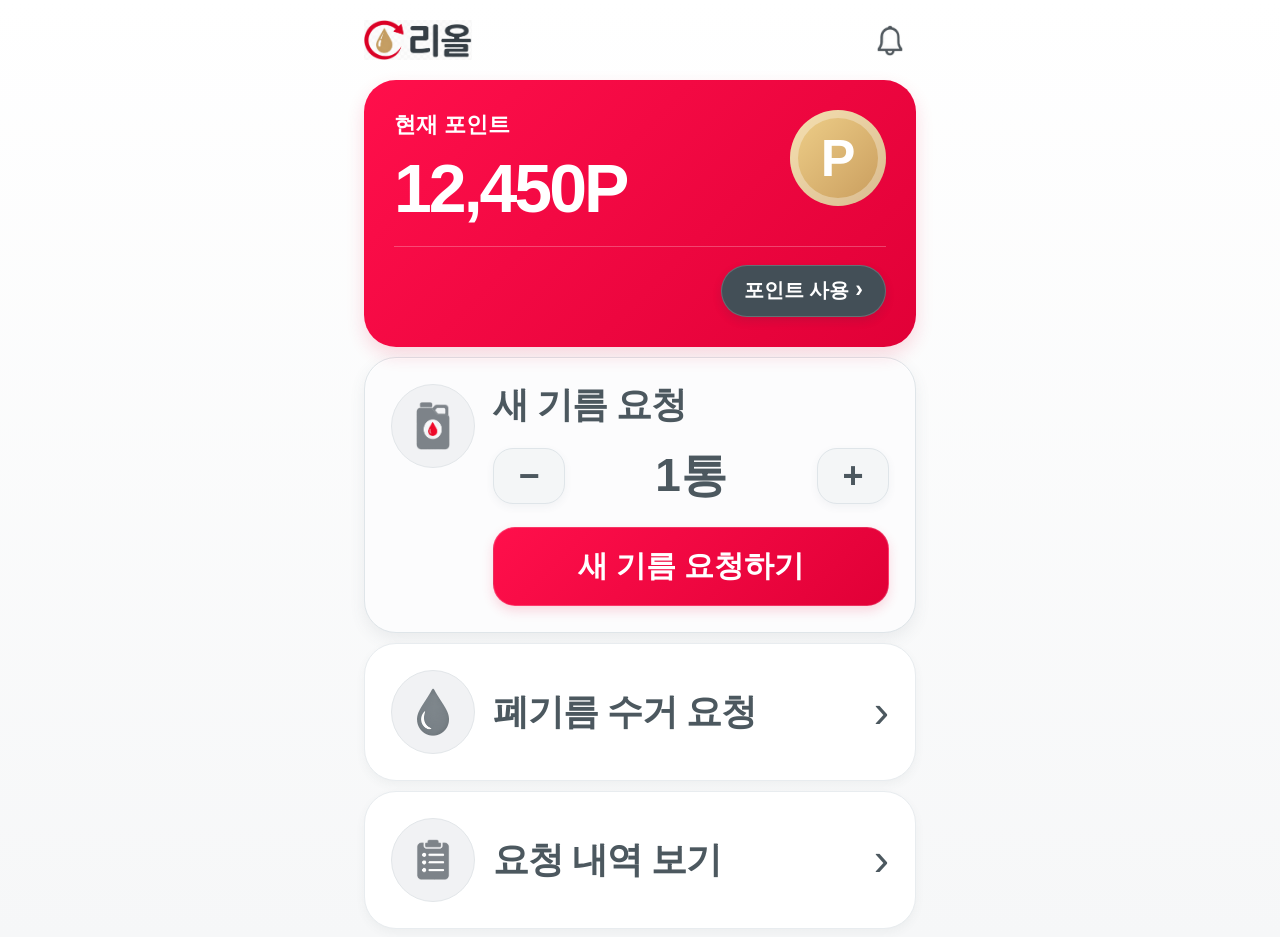
==== index.html @ 4614616f "Rename store.html to index.html" ====
<!DOCTYPE html>
<html lang="ko">
<head>
  <meta charset="UTF-8" />
  <meta name="viewport" content="width=device-width, initial-scale=1.0" />
  <title>업장 화면</title>
  <link rel="stylesheet" href="./css/store.css" />
</head>

<body>
  <main class="app">
    <header class="header">
      <div class="logo">
        <img src="./icons/logo.png" alt="리올 로고" class="logo-img" />
      </div>

      <button class="bell-btn" aria-label="알림">
        <img src="./icons/bell.png" alt="알림" />
      </button>
    </header>

    <section class="point-card">
      <p>현재 포인트</p>

      <h1>
        <span id="point">12,450</span>P
      </h1>

      <div class="benefit-box">
        <button id="benefitBtn" class="dark-btn">
          포인트 사용 <span>›</span>
        </button>
      </div>
    </section>

    <section class="card oil-card">
      <div class="icon-circle oil-icon"></div>

      <div class="card-content">
        <h2>새 기름 요청</h2>

        <div class="counter">
          <button id="minusBtn">−</button>

          <strong>
            <span id="oilCount">1</span>통
          </strong>

          <button id="plusBtn">+</button>
        </div>

        <button id="newOilBtn" class="main-btn">
          새 기름 요청하기
        </button>
      </div>
    </section>

    <button id="wasteOilBtn" class="list-card">
      <div class="icon-circle used-oil-icon"></div>

      <div>
        <h2>폐기름 수거 요청</h2>
      </div>

      <span>›</span>
    </button>

    <button id="historyBtn" class="list-card">
      <div class="icon-circle request-list-icon"></div>

      <div>
        <h2>요청 내역 보기</h2>
      </div>

      <span>›</span>
    </button>
  </main>

  <div id="toast" class="toast">
    ✅ 요청이 접수되었습니다
  </div>

  <script>
    let oilCount = 1;

    const oilCountEl = document.getElementById("oilCount");

    document.getElementById("plusBtn").addEventListener("click", () => {
      oilCount++;
      oilCountEl.textContent = oilCount;
    });

    document.getElementById("minusBtn").addEventListener("click", () => {
      if (oilCount > 1) {
        oilCount--;
        oilCountEl.textContent = oilCount;
      }
    });

    function showToast(message) {
      const toast = document.getElementById("toast");

      toast.textContent = message;
      toast.classList.add("show");

      setTimeout(() => {
        toast.classList.remove("show");
      }, 2200);
    }

    document.getElementById("newOilBtn").addEventListener("click", () => {
      showToast(`새 기름 ${oilCount}통 요청 완료`);
    });

    document.getElementById("wasteOilBtn").addEventListener("click", () => {
      showToast("폐기름 수거 요청 완료");
    });

    document.getElementById("historyBtn").addEventListener("click", () => {
      showToast("요청 내역 화면으로 이동");
    });

    document.getElementById("benefitBtn").addEventListener("click", () => {
      showToast("포인트 사용 화면으로 이동");
    });
  </script>
</body>
</html>
---- css/store.css ----
:root {
  --ds-red: #ec1846;
  --ds-gray: #4c585f;
  --bg: #f6f7f8;
  --white: #ffffff;
  --text: #263238;
  --border: #e8ecef;
}

* {
  box-sizing: border-box;
  -webkit-tap-highlight-color: transparent;
}

html,
body {
  margin: 0;
  width: 100%;
  min-height: 100%;
}

body {
  background: linear-gradient(180deg, #ffffff 0%, var(--bg) 100%);
  font-family: -apple-system, BlinkMacSystemFont, "Segoe UI", sans-serif;
  color: var(--text);
  display: flex;
  justify-content: center;
  overflow-x: hidden;
}

button {
  font-family: inherit;
  cursor: pointer;
}

.app {
  width: 100%;
  max-width: 520px;
  min-height: 100dvh;
  margin: 0 auto;

  padding-top: max(12px, env(safe-area-inset-top));
  padding-right: clamp(14px, 4vw, 24px);
  padding-left: clamp(14px, 4vw, 24px);
  padding-bottom: max(8px, env(safe-area-inset-bottom));

  overflow-x: hidden;
}

.header {
  display: flex;
  justify-content: space-between;
  align-items: center;
  margin-bottom: clamp(8px, 1.6vh, 16px);
}

.logo {
  display: flex;
  align-items: center;
  width: clamp(112px, 30vw, 160px);
  height: clamp(28px, 7vw, 40px);
  overflow: hidden;
}

.logo-img {
  width: 100%;
  height: 100%;
  object-fit: contain;
  object-position: left center;
  display: block;
}

.bell-btn {
  border: none;
  background: transparent;
  width: clamp(38px, 10vw, 52px);
  height: clamp(38px, 10vw, 52px);
  padding: 0;

  display: flex;
  align-items: center;
  justify-content: center;
}

.bell-btn img {
  width: clamp(22px, 5.8vw, 31px);
  height: clamp(22px, 5.8vw, 31px);
  object-fit: contain;
  display: block;
}

.point-card {
  position: relative;
  overflow: hidden;

  background: linear-gradient(135deg, #ff0f4b 0%, #e10037 100%);
  color: white;

  border-radius: clamp(22px, 6vw, 32px);
  padding: clamp(16px, 4.6vw, 28px);
  margin-bottom: 8px;

  box-shadow: 0 8px 18px rgba(236, 24, 70, 0.16);
}

.point-card::after {
  content: "P";
  position: absolute;
  right: clamp(18px, 5vw, 30px);
  top: clamp(18px, 5vw, 30px);

  width: clamp(60px, 17vw, 96px);
  height: clamp(60px, 17vw, 96px);

  border-radius: 50%;
  background: linear-gradient(135deg, #f0d18b, #c79a5b);
  color: white;

  display: grid;
  place-items: center;

  font-size: clamp(30px, 8vw, 52px);
  font-weight: 900;

  box-shadow: inset 0 0 0 8px rgba(255, 255, 255, 0.32);
}

.point-card p {
  margin: 0;
  font-size: clamp(15px, 4vw, 22px);
  font-weight: 800;
}

.point-card h1 {
  margin: clamp(8px, 1.6vh, 14px) 0 clamp(14px, 2.6vh, 24px);
  font-size: clamp(40px, 11vw, 68px);
  line-height: 1;
  letter-spacing: -3px;
}

.benefit-box {
  border-top: 1px solid rgba(255, 255, 255, 0.25);
  padding-top: clamp(10px, 2vh, 18px);

  display: flex;
  justify-content: flex-end;
}

.dark-btn {
  flex-shrink: 0;

  border: 1px solid rgba(255, 255, 255, 0.18);
  border-radius: 999px;

  background: #434f57;
  color: white;

  min-width: clamp(104px, 27vw, 145px);
  height: clamp(36px, 8.8vw, 52px);

  padding: 0 clamp(12px, 3.4vw, 22px);

  font-size: clamp(14px, 3.6vw, 20px);
  font-weight: 900;

  display: flex;
  align-items: center;
  justify-content: center;
  gap: 6px;

  white-space: nowrap;

  box-shadow: 0 4px 10px rgba(38, 50, 56, 0.14);
}

.dark-btn span {
  font-size: 1.15em;
  line-height: 1;
  transform: translateY(-1px);
}

.card,
.list-card {
  background: #ffffff;

  border: 1px solid var(--border);
  border-radius: clamp(22px, 6vw, 32px);

  padding: clamp(14px, 4vw, 24px);
  margin-bottom: 8px;

  box-shadow:
    0 4px 10px rgba(76, 88, 95, 0.055),
    0 1px 0 rgba(255, 255, 255, 0.9) inset;
}

.oil-card {
  display: flex;
  align-items: flex-start;
  gap: clamp(10px, 3.2vw, 18px);

  background: #fcfcfd;
  border: 1.5px solid #dfe5e9;

  box-shadow:
    0 6px 16px rgba(76, 88, 95, 0.09),
    0 1px 0 rgba(255, 255, 255, 1) inset;
}

.card-content {
  flex: 1;
  min-width: 0;
}

.icon-circle {
  flex: 0 0 clamp(50px, 14vw, 84px);
  width: clamp(50px, 14vw, 84px);
  height: clamp(50px, 14vw, 84px);

  border-radius: 50%;
  background-color: #f1f2f4;
  border: 1px solid #e2e6e9;
}

.oil-icon {
  background: url("../icons/new-oil-can1.png") center / 42% no-repeat, #f1f2f4;
}

.used-oil-icon {
  background: url("../icons/oil.png") center / 42% no-repeat, #f1f2f4;
}

.request-list-icon {
  background: url("../icons/list.png") center / 42% no-repeat, #f1f2f4;
}

h2 {
  margin: 0;

  font-size: clamp(21px, 5.3vw, 34px);
  line-height: 1.15;
  letter-spacing: -1px;

  color: var(--ds-gray);

  white-space: normal;
  word-break: keep-all;
}

.counter {
  display: flex;
  align-items: center;
  justify-content: space-between;
  gap: clamp(8px, 2.2vw, 14px);

  margin: clamp(10px, 2.2vh, 20px) 0;
}

.counter button {
  flex: 0 1 clamp(48px, 12.5vw, 72px);
  height: clamp(36px, 9vw, 56px);

  border: 1px solid #dfe5e9;
  border-radius: clamp(12px, 3.6vw, 20px);

  background: #f4f6f7;
  color: var(--ds-gray);

  font-size: clamp(22px, 6vw, 36px);
  font-weight: 700;

  box-shadow: 0 3px 8px rgba(76, 88, 95, 0.06);
}

.counter strong {
  flex: 0 0 auto;

  font-size: clamp(26px, 7vw, 46px);
  color: var(--ds-gray);

  white-space: nowrap;
}

.main-btn {
  width: 100%;

  border: 1px solid rgba(255, 255, 255, 0.18);
  border-radius: clamp(15px, 4vw, 22px);

  background: linear-gradient(135deg, #ff0f4b 0%, #e10037 100%);
  color: white;

  padding: clamp(10px, 2.4vh, 18px) 8px;

  font-size: clamp(17px, 4.3vw, 28px);
  font-weight: 900;

  white-space: nowrap;

  box-shadow: 0 5px 12px rgba(236, 24, 70, 0.16);
}

.list-card {
  width: 100%;

  display: flex;
  align-items: center;
  gap: clamp(10px, 3.2vw, 18px);

  text-align: left;
}

.list-card div:nth-child(2) {
  flex: 1;
  min-width: 0;
}

.list-card span {
  font-size: clamp(30px, 7vw, 46px);
  color: var(--ds-gray);
  line-height: 1;
  transform: translateY(-1px);
}

.list-card:last-of-type {
  margin-bottom: 0;
}

.toast {
  position: fixed;
  left: 50%;
  bottom: max(24px, env(safe-area-inset-bottom));

  transform: translateX(-50%) translateY(120px);

  width: calc(100% - 40px);
  max-width: 390px;

  background: var(--ds-gray);
  color: white;

  padding: 18px;
  border-radius: 22px;

  font-size: 19px;
  font-weight: 900;
  text-align: center;

  opacity: 0;
  transition: 0.35s;

  box-shadow: 0 12px 26px rgba(0, 0, 0, 0.18);
}

.toast.show {
  opacity: 1;
  transform: translateX(-50%) translateY(0);
}

/* 일반 아이폰 / 갤럭시 */
@media (max-width: 430px) and (min-height: 800px) {
  .app {
    padding-top: max(12px, env(safe-area-inset-top));
    padding-bottom: max(8px, env(safe-area-inset-bottom));
  }

  .point-card {
    padding: 20px 22px;
  }

  .card,
  .list-card {
    padding: 16px 18px;
  }

  .counter {
    margin: 12px 0;
  }
}

/* 큰 아이폰 / 큰 갤럭시 */
@media (min-width: 390px) and (min-height: 840px) {
  .app {
    padding-top: max(14px, env(safe-area-inset-top));
  }

  .point-card,
  .card,
  .list-card {
    margin-bottom: 10px;
  }
}

/* 높이가 낮은 화면 */
@media (max-height: 760px) {
  .app {
    padding-top: max(8px, env(safe-area-inset-top));
    padding-bottom: max(6px, env(safe-area-inset-bottom));
  }

  .header {
    margin-bottom: 8px;
  }

  .point-card {
    padding: 16px 18px;
    margin-bottom: 7px;
  }

  .point-card p {
    font-size: 15px;
  }

  .point-card h1 {
    font-size: clamp(38px, 10vw, 54px);
    margin: 8px 0 12px;
  }

  .point-card::after {
    width: 58px;
    height: 58px;
    font-size: 30px;
  }

  .benefit-box {
    padding-top: 10px;
  }

  .dark-btn {
    height: 36px;
    font-size: 14px;
  }

  .card,
  .list-card {
    padding: 13px 16px;
    margin-bottom: 7px;
  }

  .icon-circle {
    flex-basis: 50px;
    width: 50px;
    height: 50px;
  }

  h2 {
    font-size: clamp(20px, 5.1vw, 28px);
  }

  .counter {
    margin: 8px 0;
  }

  .counter button {
    height: 34px;
    font-size: 22px;
  }

  .counter strong {
    font-size: 25px;
  }

  .main-btn {
    padding: 9px 8px;
    font-size: 17px;
  }
}

/* iPhone SE급 / 작은 갤럭시 */
@media (max-height: 670px) {
  .app {
    padding-top: max(6px, env(safe-area-inset-top));
    padding-bottom: max(4px, env(safe-area-inset-bottom));
  }

  .logo {
    width: 106px;
    height: 27px;
  }

  .bell-btn {
    width: 36px;
    height: 36px;
  }

  .bell-btn img {
    width: 21px;
    height: 21px;
  }

  .point-card {
    padding: 14px 16px;
  }

  .point-card h1 {
    font-size: 36px;
    margin-bottom: 10px;
  }

  .point-card::after {
    width: 52px;
    height: 52px;
    font-size: 26px;
  }

  .dark-btn {
    height: 34px;
    min-width: 96px;
    font-size: 13px;
  }

  .card,
  .list-card {
    padding: 11px 14px;
    margin-bottom: 6px;
  }

  .oil-card {
    gap: 9px;
  }

  .icon-circle {
    flex-basis: 46px;
    width: 46px;
    height: 46px;
  }

  h2 {
    font-size: 19px;
  }

  .counter {
    margin: 7px 0;
  }

  .counter button {
    height: 32px;
    font-size: 21px;
    border-radius: 11px;
  }

  .counter strong {
    font-size: 24px;
  }

  .main-btn {
    padding: 8px 8px;
    font-size: 16px;
  }
}

/* 아주 좁은 화면 */
@media (max-width: 340px) {
  .app {
    padding-left: 12px;
    padding-right: 12px;
  }

  h2 {
    font-size: 18px;
  }

  .main-btn {
    font-size: 15px;
  }

  .counter strong {
    font-size: 23px;
  }
}

/* 태블릿 */
@media (min-width: 768px) {
  .app {
    max-width: 600px;
  }

  .point-card {
    padding: 30px;
  }

  .card,
  .list-card {
    padding: 26px;
  }

  h2 {
    font-size: 36px;
  }

  .main-btn {
    font-size: 30px;
  }
}
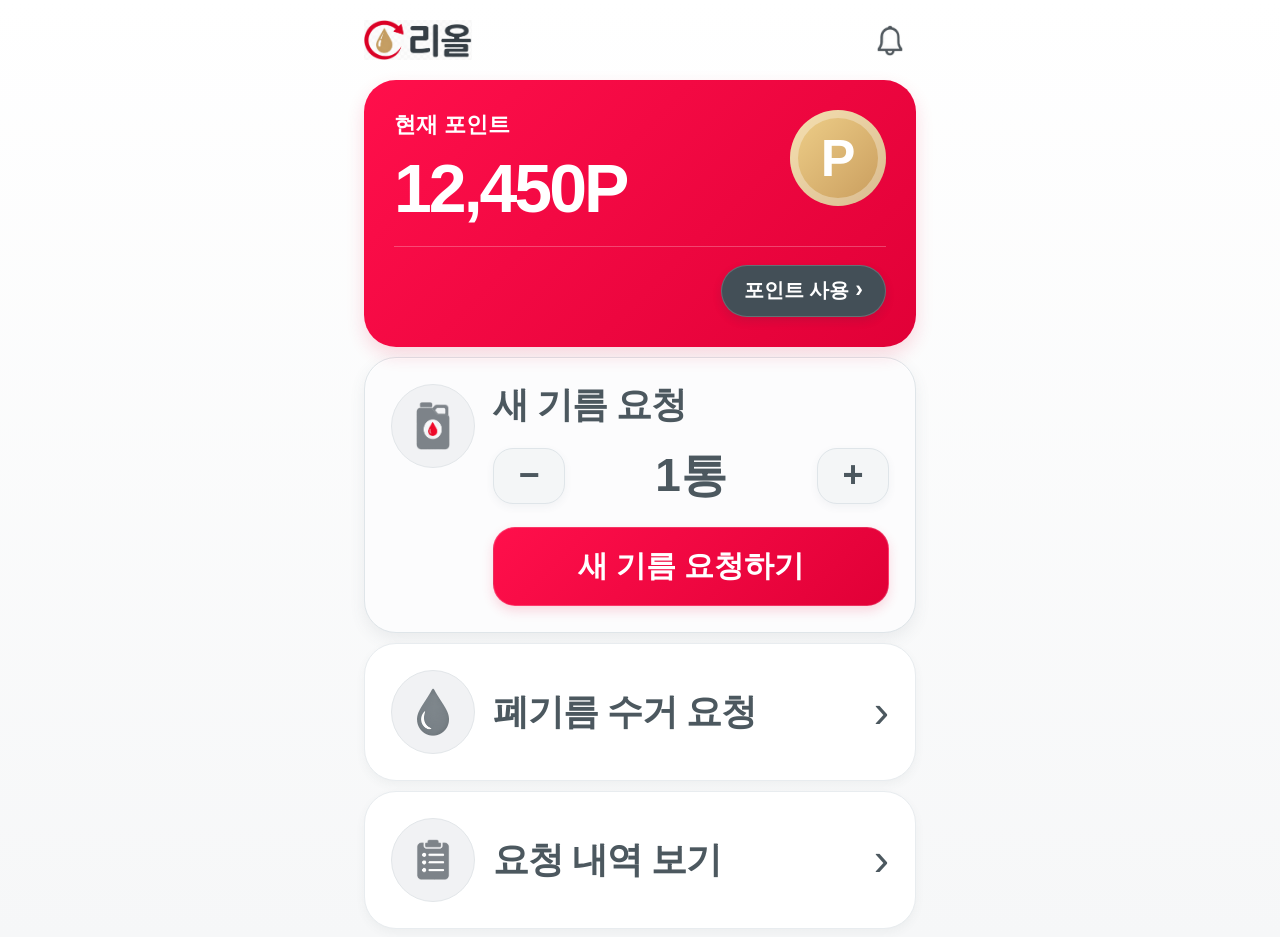
==== commit d6de218b: "Update index.html" ====
--- a/index.html
+++ b/index.html
@@ -80,49 +80,6 @@
     ✅ 요청이 접수되었습니다
   </div>
 
-  <script>
-    let oilCount = 1;
-
-    const oilCountEl = document.getElementById("oilCount");
-
-    document.getElementById("plusBtn").addEventListener("click", () => {
-      oilCount++;
-      oilCountEl.textContent = oilCount;
-    });
-
-    document.getElementById("minusBtn").addEventListener("click", () => {
-      if (oilCount > 1) {
-        oilCount--;
-        oilCountEl.textContent = oilCount;
-      }
-    });
-
-    function showToast(message) {
-      const toast = document.getElementById("toast");
-
-      toast.textContent = message;
-      toast.classList.add("show");
-
-      setTimeout(() => {
-        toast.classList.remove("show");
-      }, 2200);
-    }
-
-    document.getElementById("newOilBtn").addEventListener("click", () => {
-      showToast(`새 기름 ${oilCount}통 요청 완료`);
-    });
-
-    document.getElementById("wasteOilBtn").addEventListener("click", () => {
-      showToast("폐기름 수거 요청 완료");
-    });
-
-    document.getElementById("historyBtn").addEventListener("click", () => {
-      showToast("요청 내역 화면으로 이동");
-    });
-
-    document.getElementById("benefitBtn").addEventListener("click", () => {
-      showToast("포인트 사용 화면으로 이동");
-    });
-  </script>
+  <script src="./js/store.js"></script>
 </body>
 </html>
--- a/css/store.css
+++ b/css/store.css
@@ -269,6 +269,13 @@
   font-size: clamp(22px, 6vw, 36px);
   font-weight: 700;
 
+  display: flex;
+  align-items: center;
+  justify-content: center;
+
+  line-height: 1;
+  padding: 0 0 2px;
+
   box-shadow: 0 3px 8px rgba(76, 88, 95, 0.06);
 }
 
@@ -537,6 +544,13 @@
     height: 32px;
     font-size: 21px;
     border-radius: 11px;
+
+    display: flex;
+    align-items: center;
+    justify-content: center;
+
+    line-height: 1;
+    padding: 0 0 2px;
   }
 
   .counter strong {
@@ -591,4 +605,4 @@
   .main-btn {
     font-size: 30px;
   }
-}+}
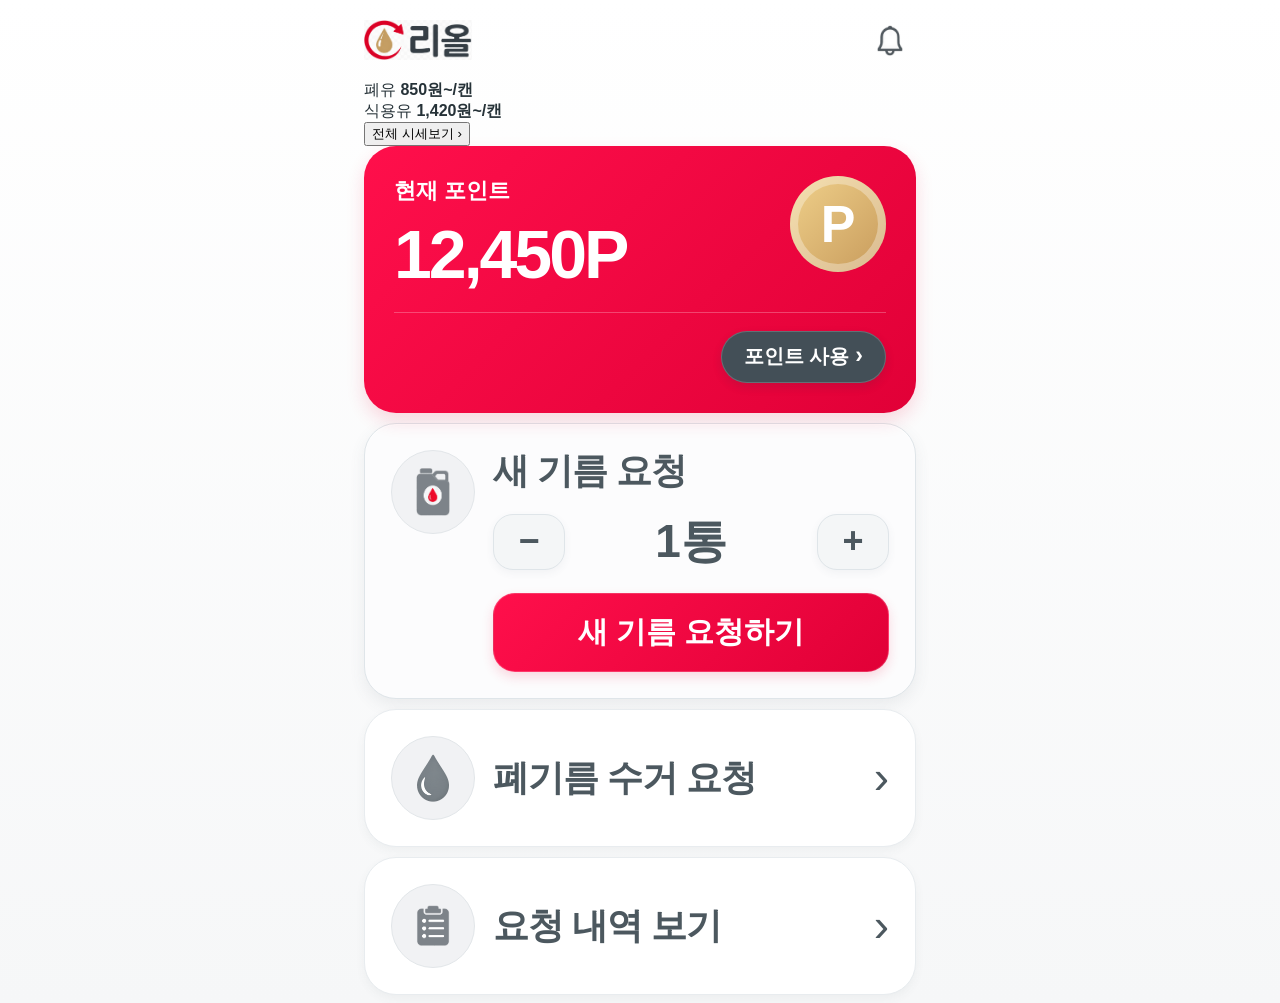
==== commit 27b77e84: "Update index.html" ====
--- a/index.html
+++ b/index.html
@@ -18,6 +18,26 @@
         <img src="./icons/bell.png" alt="알림" />
       </button>
     </header>
+
+    <section class="market-bar" aria-label="식용유 및 폐유 시세">
+      <div class="market-item">
+        <div class="market-icon used-market-icon"></div>
+        <span>폐유 <strong>850원~/캔</strong></span>
+      </div>
+
+      <div class="market-divider"></div>
+
+      <div class="market-item">
+        <div class="market-icon new-market-icon"></div>
+        <span>식용유 <strong>1,420원~/캔</strong></span>
+      </div>
+
+      <div class="market-divider"></div>
+
+      <button id="marketBtn" class="market-link" type="button">
+        전체 시세보기 <span>›</span>
+      </button>
+    </section>
 
     <section class="point-card">
       <p>현재 포인트</p>
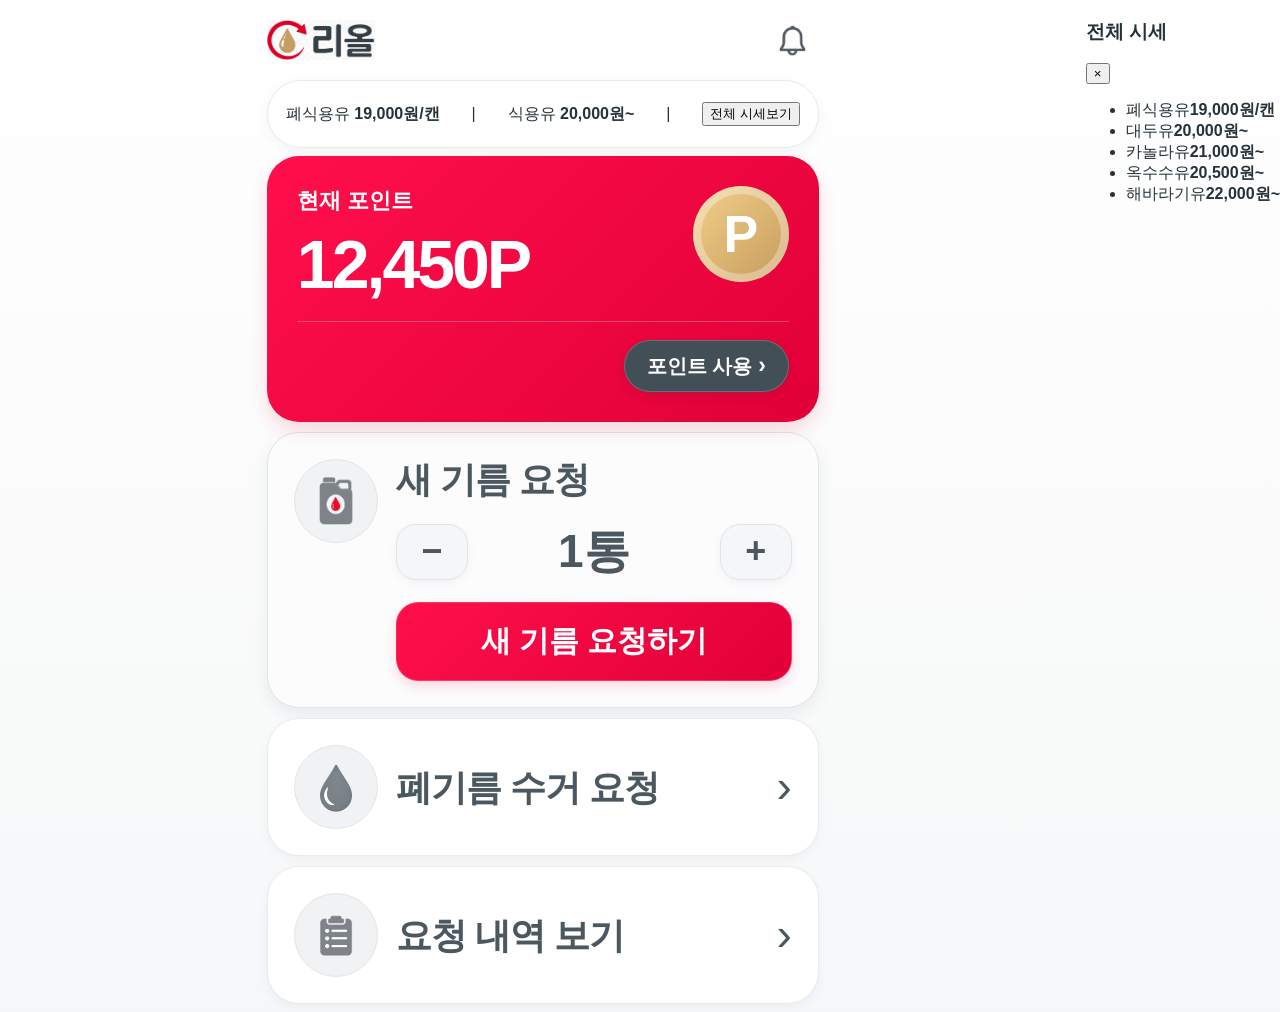
==== commit 07415c92: "Update index.html" ====
--- a/index.html
+++ b/index.html
@@ -19,24 +19,12 @@
       </button>
     </header>
 
-    <section class="market-bar" aria-label="식용유 및 폐유 시세">
-      <div class="market-item">
-        <div class="market-icon used-market-icon"></div>
-        <span>폐유 <strong>850원~/캔</strong></span>
-      </div>
-
-      <div class="market-divider"></div>
-
-      <div class="market-item">
-        <div class="market-icon new-market-icon"></div>
-        <span>식용유 <strong>1,420원~/캔</strong></span>
-      </div>
-
-      <div class="market-divider"></div>
-
-      <button id="marketBtn" class="market-link" type="button">
-        전체 시세보기 <span>›</span>
-      </button>
+    <section class="market-bar">
+      <span>폐식용유 <strong>19,000원/캔</strong></span>
+      <span class="divider">|</span>
+      <span>식용유 <strong>20,000원~</strong></span>
+      <span class="divider">|</span>
+      <button id="marketBtn" type="button">전체 시세보기</button>
     </section>
 
     <section class="point-card">
@@ -96,6 +84,22 @@
     </button>
   </main>
 
+  <div id="marketModal" class="market-modal" aria-hidden="true">
+    <div class="market-modal-box">
+      <div class="market-modal-head">
+        <h3>전체 시세</h3>
+        <button id="marketCloseBtn" type="button">×</button>
+      </div>
+
+      <ul class="market-list">
+        <li><span>폐식용유</span><strong>19,000원/캔</strong></li>
+        <li><span>대두유</span><strong>20,000원~</strong></li>
+        <li><span>카놀라유</span><strong>21,000원~</strong></li>
+        <li><span>옥수수유</span><strong>20,500원~</strong></li>
+        <li><span>해바라기유</span><strong>22,000원~</strong></li>
+      </ul>
+    </div>
+  </div>
   <div id="toast" class="toast">
     ✅ 요청이 접수되었습니다
   </div>
--- a/css/store.css
+++ b/css/store.css
@@ -51,7 +51,7 @@
   display: flex;
   justify-content: space-between;
   align-items: center;
-  margin-bottom: clamp(8px, 1.6vh, 16px);
+  margin-bottom: clamp(8px, 1.6vh, 14px);
 }
 
 .logo {
@@ -89,6 +89,94 @@
   display: block;
 }
 
+/* 시세 바 */
+.market-bar {
+  width: 100%;
+  min-height: clamp(48px, 12vw, 64px);
+
+  background: #ffffff;
+  border: 1px solid #e7ebee;
+  border-radius: 999px;
+
+  padding: clamp(8px, 2.3vw, 12px) clamp(10px, 3vw, 16px);
+  margin-bottom: 8px;
+
+  display: flex;
+  align-items: center;
+  justify-content: space-between;
+  gap: clamp(6px, 1.8vw, 10px);
+
+  box-shadow:
+    0 4px 12px rgba(76, 88, 95, 0.06),
+    0 1px 0 rgba(255, 255, 255, 0.9) inset;
+}
+
+.market-item {
+  display: flex;
+  align-items: center;
+  gap: clamp(4px, 1.4vw, 7px);
+
+  min-width: 0;
+  white-space: nowrap;
+
+  font-size: clamp(12px, 3.1vw, 16px);
+  font-weight: 800;
+  color: #343f46;
+}
+
+.market-item strong {
+  color: #111820;
+  font-size: clamp(14px, 3.7vw, 19px);
+  font-weight: 950;
+  letter-spacing: -0.7px;
+}
+
+.market-icon {
+  flex: 0 0 clamp(22px, 5.8vw, 30px);
+  width: clamp(22px, 5.8vw, 30px);
+  height: clamp(22px, 5.8vw, 30px);
+  border-radius: 50%;
+}
+
+.used-market-icon {
+  background: url("../icons/oil.png") center / 58% no-repeat, #fff5e6;
+}
+
+.new-market-icon {
+  background: url("../icons/new-oil-can1.png") center / 62% no-repeat, #fff5e6;
+}
+
+.market-divider {
+  flex: 0 0 1px;
+  height: clamp(22px, 5.5vw, 34px);
+  background: #e2e6e9;
+}
+
+.market-link {
+  flex: 0 0 auto;
+
+  border: none;
+  background: transparent;
+  color: #111820;
+
+  padding: 0;
+  margin: 0;
+
+  display: flex;
+  align-items: center;
+  gap: 3px;
+
+  font-size: clamp(12px, 3.1vw, 16px);
+  font-weight: 950;
+  white-space: nowrap;
+}
+
+.market-link span {
+  font-size: 1.35em;
+  line-height: 1;
+  transform: translateY(-1px);
+}
+
 .point-card {
   position: relative;
   overflow: hidden;
@@ -409,6 +497,34 @@
     margin-bottom: 8px;
   }
 
+  .market-bar {
+    min-height: 44px;
+    padding: 7px 10px;
+    margin-bottom: 7px;
+  }
+
+  .market-item {
+    font-size: 11px;
+  }
+
+  .market-item strong {
+    font-size: 13px;
+  }
+
+  .market-icon {
+    flex-basis: 21px;
+    width: 21px;
+    height: 21px;
+  }
+
+  .market-link {
+    font-size: 11px;
+  }
+
+  .market-divider {
+    height: 22px;
+  }
+
   .point-card {
     padding: 16px 18px;
     margin-bottom: 7px;
@@ -495,6 +611,37 @@
     height: 21px;
   }
 
+  .market-bar {
+    min-height: 40px;
+    padding: 6px 9px;
+    gap: 4px;
+    margin-bottom: 6px;
+  }
+
+  .market-item {
+    gap: 3px;
+    font-size: 10px;
+  }
+
+  .market-item strong {
+    font-size: 12px;
+    letter-spacing: -0.5px;
+  }
+
+  .market-icon {
+    flex-basis: 18px;
+    width: 18px;
+    height: 18px;
+  }
+
+  .market-link {
+    font-size: 10px;
+  }
+
+  .market-divider {
+    height: 20px;
+  }
+
   .point-card {
     padding: 14px 16px;
   }
@@ -570,6 +717,27 @@
     padding-right: 12px;
   }
 
+  .market-bar {
+    padding: 6px 8px;
+    gap: 3px;
+  }
+
+  .market-item {
+    font-size: 9px;
+  }
+
+  .market-item strong {
+    font-size: 11px;
+  }
+
+  .market-icon {
+    display: none;
+  }
+
+  .market-link {
+    font-size: 9px;
+  }
+
   h2 {
     font-size: 18px;
   }
@@ -589,6 +757,23 @@
     max-width: 600px;
   }
 
+  .market-bar {
+    min-height: 68px;
+    padding: 13px 18px;
+  }
+
+  .market-item {
+    font-size: 17px;
+  }
+
+  .market-item strong {
+    font-size: 21px;
+  }
+
+  .market-link {
+    font-size: 17px;
+  }
+
   .point-card {
     padding: 30px;
   }
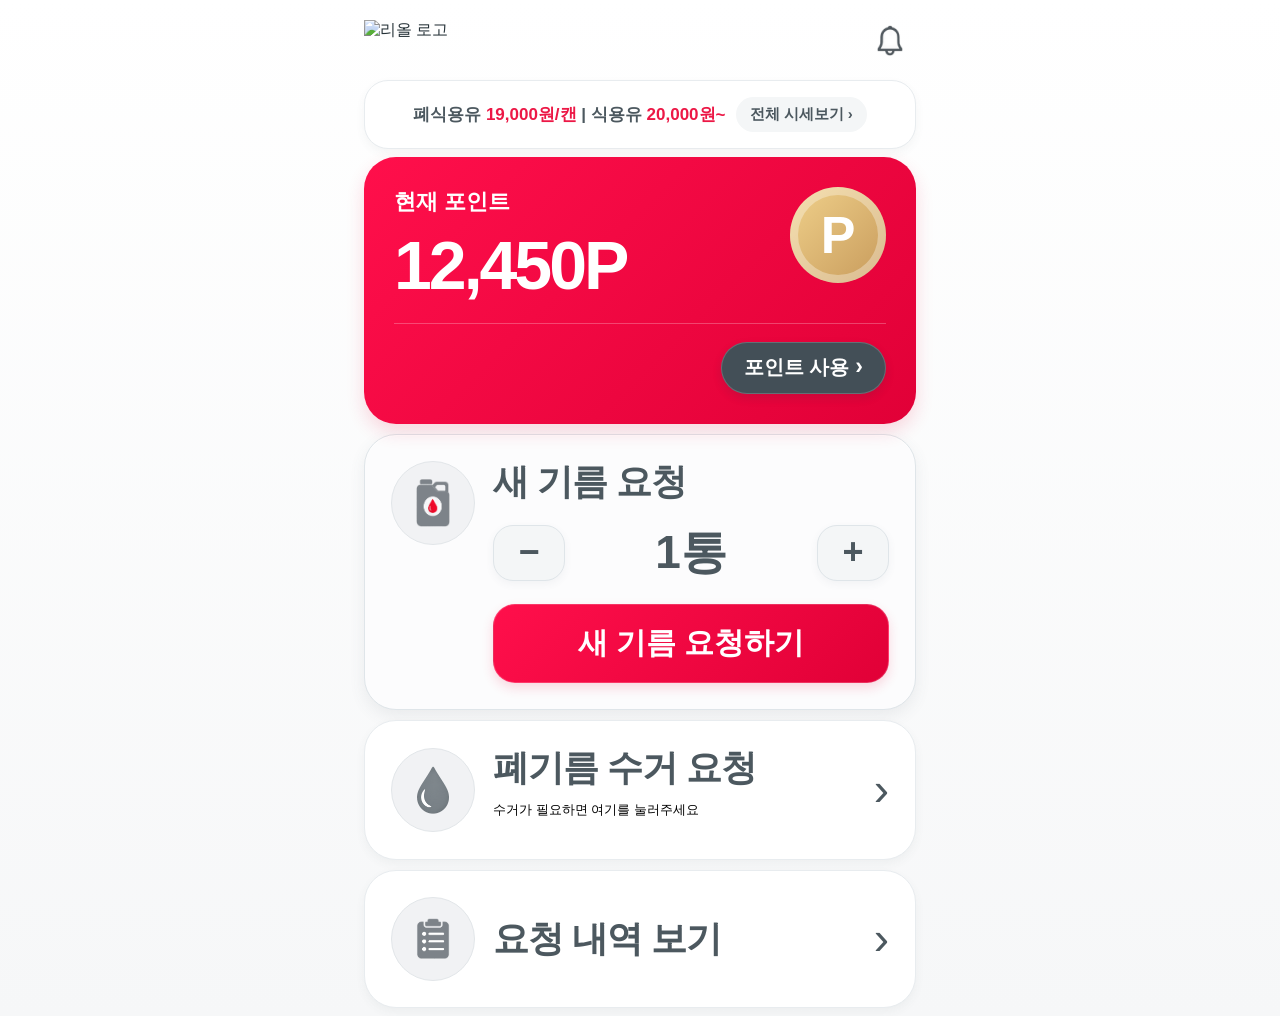
==== commit ecd7c6e5: "Add files via upload" ====
--- a/index.html
+++ b/index.html
@@ -11,7 +11,7 @@
   <main class="app">
     <header class="header">
       <div class="logo">
-        <img src="./icons/logo.png" alt="리올 로고" class="logo-img" />
+        <img src="./icons/logo3.png" alt="리올 로고" class="logo-img" />
       </div>
 
       <button class="bell-btn" aria-label="알림">
@@ -19,12 +19,16 @@
       </button>
     </header>
 
-    <section class="market-bar">
-      <span>폐식용유 <strong>19,000원/캔</strong></span>
-      <span class="divider">|</span>
-      <span>식용유 <strong>20,000원~</strong></span>
-      <span class="divider">|</span>
-      <button id="marketBtn" type="button">전체 시세보기</button>
+    <section class="market-bar" aria-label="오늘 기준 시세">
+      <div class="market-info">
+        <span>폐식용유 <strong>19,000원/캔</strong></span>
+        <span class="divider">|</span>
+        <span>식용유 <strong>20,000원~</strong></span>
+      </div>
+
+      <button id="marketBtn" type="button">
+        전체 시세보기 <span>›</span>
+      </button>
     </section>
 
     <section class="point-card">
@@ -48,32 +52,33 @@
         <h2>새 기름 요청</h2>
 
         <div class="counter">
-          <button id="minusBtn">−</button>
+          <button id="minusBtn" type="button" aria-label="수량 감소">−</button>
 
           <strong>
             <span id="oilCount">1</span>통
           </strong>
 
-          <button id="plusBtn">+</button>
+          <button id="plusBtn" type="button" aria-label="수량 증가">+</button>
         </div>
 
-        <button id="newOilBtn" class="main-btn">
+        <button id="newOilBtn" class="main-btn" type="button">
           새 기름 요청하기
         </button>
       </div>
     </section>
 
-    <button id="wasteOilBtn" class="list-card">
+    <button id="wasteOilBtn" class="list-card primary-list-card" type="button">
       <div class="icon-circle used-oil-icon"></div>
 
       <div>
         <h2>폐기름 수거 요청</h2>
+        <p>수거가 필요하면 여기를 눌러주세요</p>
       </div>
 
       <span>›</span>
     </button>
 
-    <button id="historyBtn" class="list-card">
+    <button id="historyBtn" class="list-card" type="button">
       <div class="icon-circle request-list-icon"></div>
 
       <div>
@@ -85,25 +90,34 @@
   </main>
 
   <div id="marketModal" class="market-modal" aria-hidden="true">
-    <div class="market-modal-box">
+    <div class="market-modal-box" role="dialog" aria-modal="true" aria-labelledby="marketTitle">
       <div class="market-modal-head">
-        <h3>전체 시세</h3>
-        <button id="marketCloseBtn" type="button">×</button>
+        <div>
+          <h3 id="marketTitle">전체 시세</h3>
+          <p>오늘 기준 참고 시세입니다</p>
+        </div>
+
+        <button id="marketCloseBtn" type="button" aria-label="시세 창 닫기">×</button>
       </div>
 
       <ul class="market-list">
-        <li><span>폐식용유</span><strong>19,000원/캔</strong></li>
+        <li><span>폐식용유</span><strong>최대 19,000원/캔</strong></li>
         <li><span>대두유</span><strong>20,000원~</strong></li>
         <li><span>카놀라유</span><strong>21,000원~</strong></li>
         <li><span>옥수수유</span><strong>20,500원~</strong></li>
         <li><span>해바라기유</span><strong>22,000원~</strong></li>
       </ul>
+
+      <p class="market-notice">
+        실제 정산 금액은 품질, 수량, 지역, 계약 조건에 따라 달라질 수 있습니다.
+      </p>
     </div>
   </div>
+
   <div id="toast" class="toast">
     ✅ 요청이 접수되었습니다
   </div>
 
   <script src="./js/store.js"></script>
 </body>
-</html>
+</html>
--- a/css/store.css
+++ b/css/store.css
@@ -51,7 +51,7 @@
   display: flex;
   justify-content: space-between;
   align-items: center;
-  margin-bottom: clamp(8px, 1.6vh, 14px);
+  margin-bottom: clamp(8px, 1.6vh, 16px);
 }
 
 .logo {
@@ -89,94 +89,6 @@
   display: block;
 }
 
-/* 시세 바 */
-.market-bar {
-  width: 100%;
-  min-height: clamp(48px, 12vw, 64px);
-
-  background: #ffffff;
-  border: 1px solid #e7ebee;
-  border-radius: 999px;
-
-  padding: clamp(8px, 2.3vw, 12px) clamp(10px, 3vw, 16px);
-  margin-bottom: 8px;
-
-  display: flex;
-  align-items: center;
-  justify-content: space-between;
-  gap: clamp(6px, 1.8vw, 10px);
-
-  box-shadow:
-    0 4px 12px rgba(76, 88, 95, 0.06),
-    0 1px 0 rgba(255, 255, 255, 0.9) inset;
-}
-
-.market-item {
-  display: flex;
-  align-items: center;
-  gap: clamp(4px, 1.4vw, 7px);
-
-  min-width: 0;
-  white-space: nowrap;
-
-  font-size: clamp(12px, 3.1vw, 16px);
-  font-weight: 800;
-  color: #343f46;
-}
-
-.market-item strong {
-  color: #111820;
-  font-size: clamp(14px, 3.7vw, 19px);
-  font-weight: 950;
-  letter-spacing: -0.7px;
-}
-
-.market-icon {
-  flex: 0 0 clamp(22px, 5.8vw, 30px);
-  width: clamp(22px, 5.8vw, 30px);
-  height: clamp(22px, 5.8vw, 30px);
-  border-radius: 50%;
-}
-
-.used-market-icon {
-  background: url("../icons/oil.png") center / 58% no-repeat, #fff5e6;
-}
-
-.new-market-icon {
-  background: url("../icons/new-oil-can1.png") center / 62% no-repeat, #fff5e6;
-}
-
-.market-divider {
-  flex: 0 0 1px;
-  height: clamp(22px, 5.5vw, 34px);
-  background: #e2e6e9;
-}
-
-.market-link {
-  flex: 0 0 auto;
-
-  border: none;
-  background: transparent;
-  color: #111820;
-
-  padding: 0;
-  margin: 0;
-
-  display: flex;
-  align-items: center;
-  gap: 3px;
-
-  font-size: clamp(12px, 3.1vw, 16px);
-  font-weight: 950;
-  white-space: nowrap;
-}
-
-.market-link span {
-  font-size: 1.35em;
-  line-height: 1;
-  transform: translateY(-1px);
-}
-
 .point-card {
   position: relative;
   overflow: hidden;
@@ -497,34 +409,6 @@
     margin-bottom: 8px;
   }
 
-  .market-bar {
-    min-height: 44px;
-    padding: 7px 10px;
-    margin-bottom: 7px;
-  }
-
-  .market-item {
-    font-size: 11px;
-  }
-
-  .market-item strong {
-    font-size: 13px;
-  }
-
-  .market-icon {
-    flex-basis: 21px;
-    width: 21px;
-    height: 21px;
-  }
-
-  .market-link {
-    font-size: 11px;
-  }
-
-  .market-divider {
-    height: 22px;
-  }
-
   .point-card {
     padding: 16px 18px;
     margin-bottom: 7px;
@@ -611,37 +495,6 @@
     height: 21px;
   }
 
-  .market-bar {
-    min-height: 40px;
-    padding: 6px 9px;
-    gap: 4px;
-    margin-bottom: 6px;
-  }
-
-  .market-item {
-    gap: 3px;
-    font-size: 10px;
-  }
-
-  .market-item strong {
-    font-size: 12px;
-    letter-spacing: -0.5px;
-  }
-
-  .market-icon {
-    flex-basis: 18px;
-    width: 18px;
-    height: 18px;
-  }
-
-  .market-link {
-    font-size: 10px;
-  }
-
-  .market-divider {
-    height: 20px;
-  }
-
   .point-card {
     padding: 14px 16px;
   }
@@ -717,27 +570,6 @@
     padding-right: 12px;
   }
 
-  .market-bar {
-    padding: 6px 8px;
-    gap: 3px;
-  }
-
-  .market-item {
-    font-size: 9px;
-  }
-
-  .market-item strong {
-    font-size: 11px;
-  }
-
-  .market-icon {
-    display: none;
-  }
-
-  .market-link {
-    font-size: 9px;
-  }
-
   h2 {
     font-size: 18px;
   }
@@ -757,23 +589,6 @@
     max-width: 600px;
   }
 
-  .market-bar {
-    min-height: 68px;
-    padding: 13px 18px;
-  }
-
-  .market-item {
-    font-size: 17px;
-  }
-
-  .market-item strong {
-    font-size: 21px;
-  }
-
-  .market-link {
-    font-size: 17px;
-  }
-
   .point-card {
     padding: 30px;
   }
@@ -791,3 +606,138 @@
     font-size: 30px;
   }
 }
+
+.market-bar {
+  width: 100%;
+  margin-bottom: 8px;
+  padding: clamp(11px, 3vw, 16px) clamp(12px, 3.5vw, 18px);
+
+  background: #ffffff;
+  border: 1px solid var(--border);
+  border-radius: clamp(16px, 4.5vw, 24px);
+
+  display: flex;
+  align-items: center;
+  justify-content: center;
+  gap: clamp(5px, 1.6vw, 10px);
+
+  font-size: clamp(12px, 3.25vw, 17px);
+  font-weight: 800;
+  color: var(--ds-gray);
+  white-space: nowrap;
+
+  box-shadow:
+    0 4px 10px rgba(76, 88, 95, 0.055),
+    0 1px 0 rgba(255, 255, 255, 0.9) inset;
+}
+
+.market-bar strong {
+  color: var(--ds-red);
+  font-weight: 900;
+}
+
+.market-bar button {
+  border: none;
+  background: #f4f6f7;
+  color: var(--ds-gray);
+  border-radius: 999px;
+  padding: clamp(5px, 1.6vw, 8px) clamp(8px, 2.6vw, 14px);
+  font-size: clamp(11px, 3vw, 15px);
+  font-weight: 900;
+  white-space: nowrap;
+}
+
+.market-modal {
+  position: fixed;
+  inset: 0;
+  z-index: 1000;
+
+  display: none;
+  align-items: center;
+  justify-content: center;
+
+  padding: 20px;
+  background: rgba(0, 0, 0, 0.32);
+}
+
+.market-modal.show {
+  display: flex;
+}
+
+.market-modal-box {
+  width: min(calc(100vw - 40px), 420px);
+  max-height: min(calc(100dvh - 40px), 560px);
+  overflow-y: auto;
+
+  background: #ffffff;
+  border-radius: clamp(22px, 6vw, 30px);
+  padding: clamp(18px, 5vw, 26px);
+
+  box-shadow: 0 18px 42px rgba(0, 0, 0, 0.22);
+}
+
+.market-modal-head {
+  display: flex;
+  align-items: center;
+  justify-content: space-between;
+  margin-bottom: 14px;
+}
+
+.market-modal-head h3 {
+  margin: 0;
+  font-size: clamp(22px, 5.5vw, 30px);
+  color: var(--ds-gray);
+}
+
+.market-modal-head button {
+  width: clamp(34px, 9vw, 44px);
+  height: clamp(34px, 9vw, 44px);
+  border: none;
+  border-radius: 50%;
+  background: #f4f6f7;
+  color: var(--ds-gray);
+  font-size: clamp(24px, 6vw, 32px);
+  line-height: 1;
+}
+
+.market-list {
+  list-style: none;
+  margin: 0;
+  padding: 0;
+}
+
+.market-list li {
+  display: flex;
+  align-items: center;
+  justify-content: space-between;
+  gap: 12px;
+
+  padding: clamp(13px, 3.5vw, 18px) 0;
+  border-bottom: 1px solid var(--border);
+
+  font-size: clamp(16px, 4.2vw, 22px);
+  color: var(--ds-gray);
+}
+
+.market-list li:last-child {
+  border-bottom: none;
+}
+
+.market-list strong {
+  color: var(--ds-red);
+  white-space: nowrap;
+}
+
+@media (max-width: 350px) {
+  .market-bar {
+    font-size: 11px;
+    gap: 4px;
+    padding-left: 10px;
+    padding-right: 10px;
+  }
+
+  .market-bar button {
+    font-size: 10.5px;
+    padding: 5px 8px;
+  }
+}
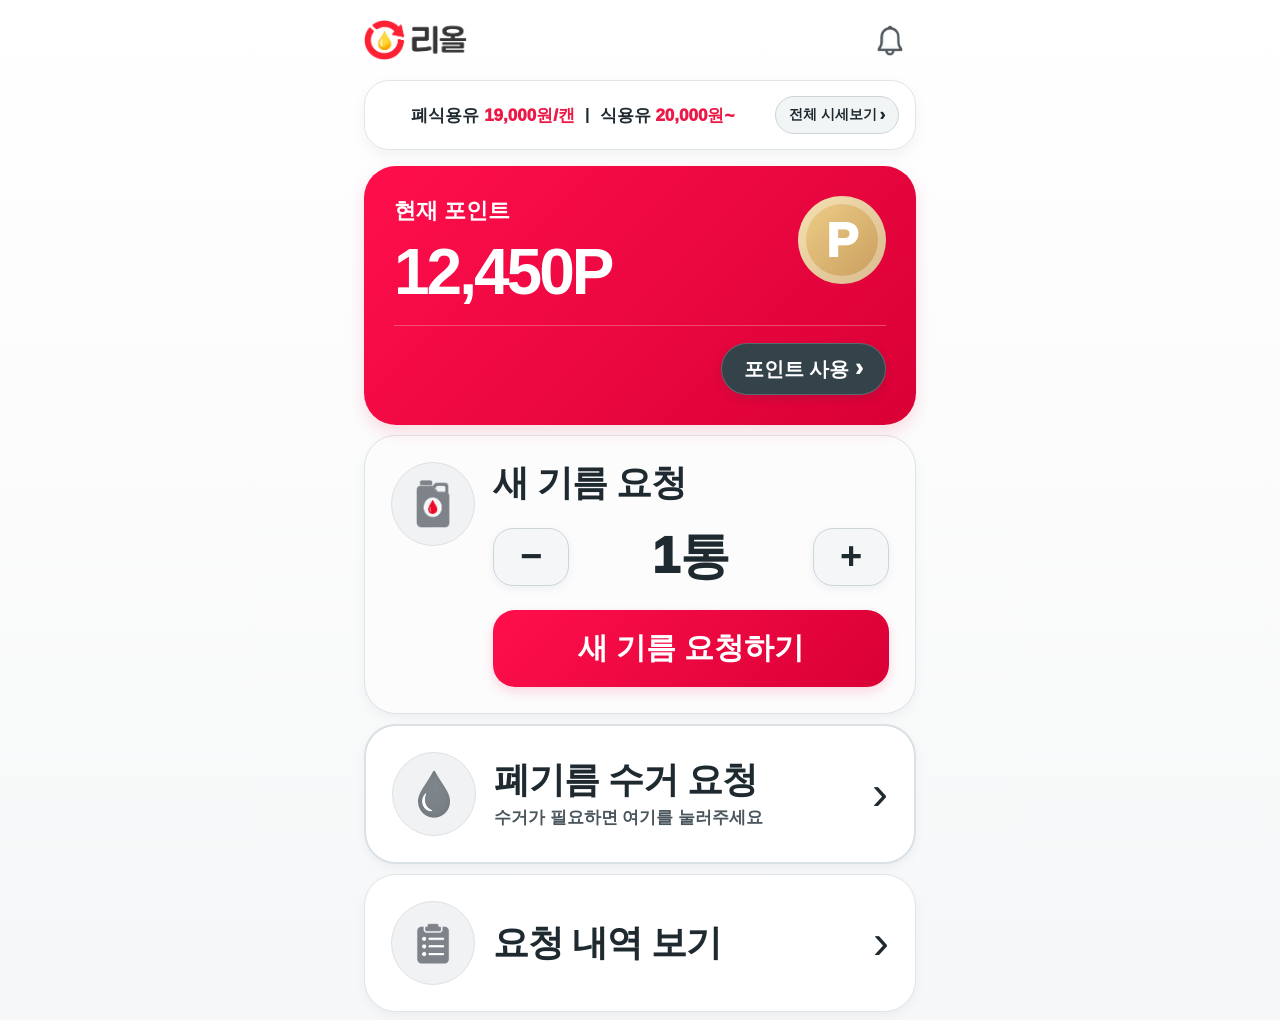
==== commit 252e8e73: "Add files via upload" ====
--- a/index.html
+++ b/index.html
@@ -94,14 +94,13 @@
       <div class="market-modal-head">
         <div>
           <h3 id="marketTitle">전체 시세</h3>
-          <p>오늘 기준 참고 시세입니다</p>
         </div>
 
         <button id="marketCloseBtn" type="button" aria-label="시세 창 닫기">×</button>
       </div>
 
       <ul class="market-list">
-        <li><span>폐식용유</span><strong>최대 19,000원/캔</strong></li>
+        <li><span>폐식용유</span><strong>19,000원/캔</strong></li>
         <li><span>대두유</span><strong>20,000원~</strong></li>
         <li><span>카놀라유</span><strong>21,000원~</strong></li>
         <li><span>옥수수유</span><strong>20,500원~</strong></li>
@@ -109,7 +108,7 @@
       </ul>
 
       <p class="market-notice">
-        실제 정산 금액은 품질, 수량, 지역, 계약 조건에 따라 달라질 수 있습니다.
+        오늘 기준 참고 시세입니다.
       </p>
     </div>
   </div>
--- a/css/store.css
+++ b/css/store.css
@@ -1,10 +1,12 @@
 :root {
   --ds-red: #ec1846;
-  --ds-gray: #4c585f;
+  --ds-red-dark: #d90036;
+  --ds-gray: #3f4a51;
   --bg: #f6f7f8;
   --white: #ffffff;
-  --text: #263238;
-  --border: #e8ecef;
+  --text: #1f2a30;
+  --sub-text: #4a565d;
+  --border: #dfe5e9;
 }
 
 * {
@@ -38,12 +40,10 @@
   max-width: 520px;
   min-height: 100dvh;
   margin: 0 auto;
-
   padding-top: max(12px, env(safe-area-inset-top));
   padding-right: clamp(14px, 4vw, 24px);
   padding-left: clamp(14px, 4vw, 24px);
   padding-bottom: max(8px, env(safe-area-inset-bottom));
-
   overflow-x: hidden;
 }
 
@@ -76,7 +76,6 @@
   width: clamp(38px, 10vw, 52px);
   height: clamp(38px, 10vw, 52px);
   padding: 0;
-
   display: flex;
   align-items: center;
   justify-content: center;
@@ -89,18 +88,85 @@
   display: block;
 }
 
+.market-bar {
+  width: 100%;
+  margin-bottom: 16px;
+  padding: clamp(10px, 2.8vw, 15px) clamp(10px, 3vw, 16px);
+
+  background: #ffffff;
+  border: 1.5px solid var(--border);
+  border-radius: clamp(18px, 4.5vw, 25px);
+
+  display: flex;
+  align-items: center;
+  justify-content: space-between;
+  gap: clamp(5px, 1.5vw, 10px);
+
+  color: var(--text);
+  box-shadow:
+    0 5px 14px rgba(76, 88, 95, 0.07),
+    0 1px 0 rgba(255, 255, 255, 0.9) inset;
+}
+
+.market-info {
+  flex: 1;
+  min-width: 0;
+
+  display: flex;
+  align-items: center;
+  justify-content: center;
+  gap: clamp(5px, 1.4vw, 10px);
+
+  font-size: clamp(12px, 3.3vw, 17px);
+  font-weight: 900;
+
+  color: var(--text);
+  white-space: nowrap;
+}
+
+.market-bar strong {
+  color: var(--ds-red);
+  font-weight: 950;
+}
+
+.market-bar button {
+  flex-shrink: 0;
+
+  border: 1.5px solid #ccd5da;
+  background: #f2f5f6;
+  color: var(--text);
+  border-radius: 999px;
+
+  padding: clamp(6px, 1.5vw, 9px) clamp(8px, 2.1vw, 13px);
+
+  font-size: clamp(10px, 2.7vw, 14px);
+  font-weight: 950;
+
+  white-space: nowrap;
+
+  display: inline-flex;
+  align-items: center;
+  gap: 3px;
+}
+
+.market-bar button span {
+  font-size: 1.15em;
+  line-height: 1;
+  transform: translateY(-1px);
+}
+
 .point-card {
   position: relative;
   overflow: hidden;
 
-  background: linear-gradient(135deg, #ff0f4b 0%, #e10037 100%);
+  background: linear-gradient(135deg, #ff0f4b 0%, var(--ds-red-dark) 100%);
   color: white;
 
   border-radius: clamp(22px, 6vw, 32px);
-  padding: clamp(16px, 4.6vw, 28px);
-  margin-bottom: 8px;
-
-  box-shadow: 0 8px 18px rgba(236, 24, 70, 0.16);
+  padding: clamp(15px, 4.2vw, 25px);
+  margin-bottom: 9px;
+
+  box-shadow: 0 7px 16px rgba(236, 24, 70, 0.14);
 }
 
 .point-card::after {
@@ -109,8 +175,8 @@
   right: clamp(18px, 5vw, 30px);
   top: clamp(18px, 5vw, 30px);
 
-  width: clamp(60px, 17vw, 96px);
-  height: clamp(60px, 17vw, 96px);
+  width: clamp(58px, 16vw, 88px);
+  height: clamp(58px, 16vw, 88px);
 
   border-radius: 50%;
   background: linear-gradient(135deg, #f0d18b, #c79a5b);
@@ -119,29 +185,28 @@
   display: grid;
   place-items: center;
 
-  font-size: clamp(30px, 8vw, 52px);
-  font-weight: 900;
+  font-size: clamp(30px, 8vw, 48px);
+  font-weight: 950;
 
   box-shadow: inset 0 0 0 8px rgba(255, 255, 255, 0.32);
 }
 
 .point-card p {
   margin: 0;
-  font-size: clamp(15px, 4vw, 22px);
-  font-weight: 800;
+  font-size: clamp(16px, 4vw, 22px);
+  font-weight: 900;
 }
 
 .point-card h1 {
-  margin: clamp(8px, 1.6vh, 14px) 0 clamp(14px, 2.6vh, 24px);
-  font-size: clamp(40px, 11vw, 68px);
+  margin: clamp(8px, 1.6vh, 14px) 0 clamp(13px, 2.3vh, 22px);
+  font-size: clamp(40px, 11vw, 64px);
   line-height: 1;
   letter-spacing: -3px;
 }
 
 .benefit-box {
-  border-top: 1px solid rgba(255, 255, 255, 0.25);
-  padding-top: clamp(10px, 2vh, 18px);
-
+  border-top: 1px solid rgba(255, 255, 255, 0.28);
+  padding-top: clamp(10px, 2vh, 17px);
   display: flex;
   justify-content: flex-end;
 }
@@ -149,19 +214,19 @@
 .dark-btn {
   flex-shrink: 0;
 
-  border: 1px solid rgba(255, 255, 255, 0.18);
+  border: 1px solid rgba(255, 255, 255, 0.2);
   border-radius: 999px;
 
-  background: #434f57;
+  background: #34424a;
   color: white;
 
-  min-width: clamp(104px, 27vw, 145px);
-  height: clamp(36px, 8.8vw, 52px);
+  min-width: clamp(108px, 28vw, 148px);
+  height: clamp(38px, 9vw, 52px);
 
   padding: 0 clamp(12px, 3.4vw, 22px);
 
   font-size: clamp(14px, 3.6vw, 20px);
-  font-weight: 900;
+  font-weight: 950;
 
   display: flex;
   align-items: center;
@@ -183,14 +248,14 @@
 .list-card {
   background: #ffffff;
 
-  border: 1px solid var(--border);
+  border: 1.5px solid var(--border);
   border-radius: clamp(22px, 6vw, 32px);
 
   padding: clamp(14px, 4vw, 24px);
-  margin-bottom: 8px;
+  margin-bottom: 9px;
 
   box-shadow:
-    0 4px 10px rgba(76, 88, 95, 0.055),
+    0 4px 10px rgba(76, 88, 95, 0.06),
     0 1px 0 rgba(255, 255, 255, 0.9) inset;
 }
 
@@ -198,13 +263,8 @@
   display: flex;
   align-items: flex-start;
   gap: clamp(10px, 3.2vw, 18px);
-
   background: #fcfcfd;
-  border: 1.5px solid #dfe5e9;
-
-  box-shadow:
-    0 6px 16px rgba(76, 88, 95, 0.09),
-    0 1px 0 rgba(255, 255, 255, 1) inset;
+  border: 1.7px solid #dce3e7;
 }
 
 .card-content {
@@ -219,7 +279,7 @@
 
   border-radius: 50%;
   background-color: #f1f2f4;
-  border: 1px solid #e2e6e9;
+  border: 1px solid #dce2e6;
 }
 
 .oil-icon {
@@ -237,11 +297,12 @@
 h2 {
   margin: 0;
 
-  font-size: clamp(21px, 5.3vw, 34px);
+  font-size: clamp(22px, 5.5vw, 34px);
   line-height: 1.15;
   letter-spacing: -1px;
 
-  color: var(--ds-gray);
+  color: var(--text);
+  font-weight: 950;
 
   white-space: normal;
   word-break: keep-all;
@@ -257,17 +318,17 @@
 }
 
 .counter button {
-  flex: 0 1 clamp(48px, 12.5vw, 72px);
-  height: clamp(36px, 9vw, 56px);
-
-  border: 1px solid #dfe5e9;
-  border-radius: clamp(12px, 3.6vw, 20px);
+  flex: 0 1 clamp(54px, 13vw, 76px);
+  height: clamp(40px, 9.8vw, 58px);
+
+  border: 1.5px solid #ccd5da;
+  border-radius: clamp(13px, 3.6vw, 20px);
 
   background: #f4f6f7;
-  color: var(--ds-gray);
-
-  font-size: clamp(22px, 6vw, 36px);
-  font-weight: 700;
+  color: var(--text);
+
+  font-size: clamp(24px, 6.3vw, 38px);
+  font-weight: 900;
 
   display: flex;
   align-items: center;
@@ -276,14 +337,15 @@
   line-height: 1;
   padding: 0 0 2px;
 
-  box-shadow: 0 3px 8px rgba(76, 88, 95, 0.06);
+  box-shadow: 0 3px 8px rgba(76, 88, 95, 0.07);
 }
 
 .counter strong {
   flex: 0 0 auto;
 
-  font-size: clamp(26px, 7vw, 46px);
-  color: var(--ds-gray);
+  font-size: clamp(32px, 8vw, 50px);
+  color: var(--text);
+  font-weight: 950;
 
   white-space: nowrap;
 }
@@ -291,16 +353,16 @@
 .main-btn {
   width: 100%;
 
-  border: 1px solid rgba(255, 255, 255, 0.18);
+  border: none;
   border-radius: clamp(15px, 4vw, 22px);
 
-  background: linear-gradient(135deg, #ff0f4b 0%, #e10037 100%);
+  background: linear-gradient(135deg, #ff0f4b 0%, var(--ds-red-dark) 100%);
   color: white;
 
-  padding: clamp(10px, 2.4vh, 18px) 8px;
-
-  font-size: clamp(17px, 4.3vw, 28px);
-  font-weight: 900;
+  padding: clamp(11px, 2.5vh, 18px) 8px;
+
+  font-size: clamp(18px, 4.5vw, 28px);
+  font-weight: 950;
 
   white-space: nowrap;
 
@@ -315,6 +377,23 @@
   gap: clamp(10px, 3.2vw, 18px);
 
   text-align: left;
+}
+
+.primary-list-card {
+  border: 2px solid #d9e1e5;
+  background: #ffffff;
+}
+
+.primary-list-card h2 {
+  color: var(--text);
+}
+
+.primary-list-card p {
+  margin: 5px 0 0;
+  color: var(--sub-text);
+  font-size: clamp(13px, 3.3vw, 17px);
+  font-weight: 800;
+  word-break: keep-all;
 }
 
 .list-card div:nth-child(2) {
@@ -323,14 +402,119 @@
 }
 
 .list-card span {
-  font-size: clamp(30px, 7vw, 46px);
-  color: var(--ds-gray);
+  font-size: clamp(32px, 7.4vw, 48px);
+  color: var(--text);
   line-height: 1;
   transform: translateY(-1px);
 }
 
 .list-card:last-of-type {
   margin-bottom: 0;
+}
+
+.market-modal {
+  position: fixed;
+  inset: 0;
+  z-index: 1000;
+
+  display: none;
+  align-items: center;
+  justify-content: center;
+
+  padding: 20px;
+  background: rgba(0, 0, 0, 0.36);
+}
+
+.market-modal.show {
+  display: flex;
+}
+
+.market-modal-box {
+  width: min(calc(100vw - 40px), 420px);
+  max-height: min(calc(100dvh - 40px), 560px);
+  overflow-y: auto;
+
+  background: #ffffff;
+  border-radius: clamp(22px, 6vw, 30px);
+  padding: clamp(18px, 5vw, 26px);
+
+  box-shadow: 0 18px 42px rgba(0, 0, 0, 0.22);
+}
+
+.market-modal-head {
+  display: flex;
+  align-items: flex-start;
+  justify-content: space-between;
+  gap: 12px;
+  margin-bottom: 14px;
+}
+
+.market-modal-head h3 {
+  margin: 0;
+  font-size: clamp(23px, 5.7vw, 31px);
+  color: var(--text);
+  font-weight: 950;
+}
+
+.market-modal-head p {
+  margin: 5px 0 0;
+  color: var(--sub-text);
+  font-size: clamp(13px, 3.3vw, 16px);
+  font-weight: 800;
+}
+
+.market-modal-head button {
+  flex-shrink: 0;
+  width: clamp(38px, 9.5vw, 46px);
+  height: clamp(38px, 9.5vw, 46px);
+  border: none;
+  border-radius: 50%;
+  background: #f4f6f7;
+  color: var(--text);
+  font-size: clamp(25px, 6vw, 32px);
+  line-height: 1;
+}
+
+.market-list {
+  list-style: none;
+  margin: 0;
+  padding: 0;
+}
+
+.market-list li {
+  display: flex;
+  align-items: center;
+  justify-content: space-between;
+  gap: 12px;
+
+  padding: clamp(13px, 3.5vw, 18px) 0;
+  border-bottom: 1px solid var(--border);
+
+  font-size: clamp(17px, 4.3vw, 22px);
+  color: var(--text);
+  font-weight: 850;
+}
+
+.market-list li:last-child {
+  border-bottom: none;
+}
+
+.market-list strong {
+  color: var(--ds-red);
+  font-weight: 950;
+  white-space: nowrap;
+}
+
+.market-notice {
+  margin: 14px 0 0;
+  padding: 12px 14px;
+  border-radius: 16px;
+  background: #f6f7f8;
+  color: var(--sub-text);
+  font-size: clamp(13px, 3.4vw, 16px);
+  line-height: 1.45;
+  font-weight: 800;
+  word-break: keep-all;
 }
 
 .toast {
@@ -364,7 +548,6 @@
   transform: translateX(-50%) translateY(0);
 }
 
-/* 일반 아이폰 / 갤럭시 */
 @media (max-width: 430px) and (min-height: 800px) {
   .app {
     padding-top: max(12px, env(safe-area-inset-top));
@@ -385,7 +568,6 @@
   }
 }
 
-/* 큰 아이폰 / 큰 갤럭시 */
 @media (min-width: 390px) and (min-height: 840px) {
   .app {
     padding-top: max(14px, env(safe-area-inset-top));
@@ -398,7 +580,6 @@
   }
 }
 
-/* 높이가 낮은 화면 */
 @media (max-height: 760px) {
   .app {
     padding-top: max(8px, env(safe-area-inset-top));
@@ -409,8 +590,12 @@
     margin-bottom: 8px;
   }
 
+  .market-bar {
+    margin-bottom: 10px;
+  }
+
   .point-card {
-    padding: 16px 18px;
+    padding: 15px 18px;
     margin-bottom: 7px;
   }
 
@@ -424,9 +609,9 @@
   }
 
   .point-card::after {
-    width: 58px;
-    height: 58px;
-    font-size: 30px;
+    width: 56px;
+    height: 56px;
+    font-size: 29px;
   }
 
   .benefit-box {
@@ -454,17 +639,21 @@
     font-size: clamp(20px, 5.1vw, 28px);
   }
 
+  .primary-list-card p {
+    display: none;
+  }
+
   .counter {
     margin: 8px 0;
   }
 
   .counter button {
-    height: 34px;
-    font-size: 22px;
+    height: 36px;
+    font-size: 23px;
   }
 
   .counter strong {
-    font-size: 25px;
+    font-size: 29px;
   }
 
   .main-btn {
@@ -473,7 +662,6 @@
   }
 }
 
-/* iPhone SE급 / 작은 갤럭시 */
 @media (max-height: 670px) {
   .app {
     padding-top: max(6px, env(safe-area-inset-top));
@@ -495,8 +683,23 @@
     height: 21px;
   }
 
+  .market-bar {
+    padding: 9px 10px;
+    margin-bottom: 8px;
+  }
+
+  .market-info {
+    font-size: 10.5px;
+    gap: 4px;
+  }
+
+  .market-bar button {
+    font-size: 10.5px;
+    padding: 6px 8px;
+  }
+
   .point-card {
-    padding: 14px 16px;
+    padding: 13px 16px;
   }
 
   .point-card h1 {
@@ -505,9 +708,9 @@
   }
 
   .point-card::after {
-    width: 52px;
-    height: 52px;
-    font-size: 26px;
+    width: 50px;
+    height: 50px;
+    font-size: 25px;
   }
 
   .dark-btn {
@@ -541,20 +744,13 @@
   }
 
   .counter button {
-    height: 32px;
-    font-size: 21px;
+    height: 34px;
+    font-size: 22px;
     border-radius: 11px;
-
-    display: flex;
-    align-items: center;
-    justify-content: center;
-
-    line-height: 1;
-    padding: 0 0 2px;
   }
 
   .counter strong {
-    font-size: 24px;
+    font-size: 27px;
   }
 
   .main-btn {
@@ -563,7 +759,22 @@
   }
 }
 
-/* 아주 좁은 화면 */
+@media (max-width: 350px) {
+  .market-info {
+    font-size: 10.5px;
+    gap: 3px;
+  }
+
+  .market-bar {
+    gap: 5px;
+  }
+
+  .market-bar button {
+    font-size: 10px;
+    padding: 6px 7px;
+  }
+}
+
 @media (max-width: 340px) {
   .app {
     padding-left: 12px;
@@ -579,11 +790,24 @@
   }
 
   .counter strong {
-    font-size: 23px;
-  }
-}
-
-/* 태블릿 */
+    font-size: 25px;
+  }
+
+  .market-info {
+    font-size: 9.6px;
+    gap: 2px;
+  }
+
+  .market-bar button {
+    font-size: 9.8px;
+    padding: 6px 7px;
+  }
+
+  .divider {
+    display: none;
+  }
+}
+
 @media (min-width: 768px) {
   .app {
     max-width: 600px;
@@ -607,137 +831,14 @@
   }
 }
 
-.market-bar {
-  width: 100%;
-  margin-bottom: 8px;
-  padding: clamp(11px, 3vw, 16px) clamp(12px, 3.5vw, 18px);
-
-  background: #ffffff;
-  border: 1px solid var(--border);
-  border-radius: clamp(16px, 4.5vw, 24px);
-
-  display: flex;
-  align-items: center;
-  justify-content: center;
-  gap: clamp(5px, 1.6vw, 10px);
-
-  font-size: clamp(12px, 3.25vw, 17px);
-  font-weight: 800;
-  color: var(--ds-gray);
-  white-space: nowrap;
-
-  box-shadow:
-    0 4px 10px rgba(76, 88, 95, 0.055),
-    0 1px 0 rgba(255, 255, 255, 0.9) inset;
-}
-
-.market-bar strong {
-  color: var(--ds-red);
-  font-weight: 900;
-}
-
-.market-bar button {
-  border: none;
-  background: #f4f6f7;
-  color: var(--ds-gray);
-  border-radius: 999px;
-  padding: clamp(5px, 1.6vw, 8px) clamp(8px, 2.6vw, 14px);
-  font-size: clamp(11px, 3vw, 15px);
-  font-weight: 900;
-  white-space: nowrap;
-}
-
-.market-modal {
-  position: fixed;
-  inset: 0;
-  z-index: 1000;
-
-  display: none;
-  align-items: center;
-  justify-content: center;
-
-  padding: 20px;
-  background: rgba(0, 0, 0, 0.32);
-}
-
-.market-modal.show {
-  display: flex;
-}
-
-.market-modal-box {
-  width: min(calc(100vw - 40px), 420px);
-  max-height: min(calc(100dvh - 40px), 560px);
-  overflow-y: auto;
-
-  background: #ffffff;
-  border-radius: clamp(22px, 6vw, 30px);
-  padding: clamp(18px, 5vw, 26px);
-
-  box-shadow: 0 18px 42px rgba(0, 0, 0, 0.22);
-}
-
-.market-modal-head {
-  display: flex;
-  align-items: center;
-  justify-content: space-between;
-  margin-bottom: 14px;
-}
-
-.market-modal-head h3 {
-  margin: 0;
-  font-size: clamp(22px, 5.5vw, 30px);
-  color: var(--ds-gray);
-}
-
-.market-modal-head button {
-  width: clamp(34px, 9vw, 44px);
-  height: clamp(34px, 9vw, 44px);
-  border: none;
-  border-radius: 50%;
-  background: #f4f6f7;
-  color: var(--ds-gray);
-  font-size: clamp(24px, 6vw, 32px);
-  line-height: 1;
-}
-
-.market-list {
-  list-style: none;
-  margin: 0;
-  padding: 0;
-}
-
-.market-list li {
-  display: flex;
-  align-items: center;
-  justify-content: space-between;
-  gap: 12px;
-
-  padding: clamp(13px, 3.5vw, 18px) 0;
-  border-bottom: 1px solid var(--border);
-
-  font-size: clamp(16px, 4.2vw, 22px);
-  color: var(--ds-gray);
-}
-
-.market-list li:last-child {
-  border-bottom: none;
-}
-
-.market-list strong {
-  color: var(--ds-red);
-  white-space: nowrap;
-}
-
-@media (max-width: 350px) {
-  .market-bar {
-    font-size: 11px;
+@media (max-width: 390px) {
+  .market-info {
+    font-size: 11.5px;
     gap: 4px;
-    padding-left: 10px;
-    padding-right: 10px;
   }
 
   .market-bar button {
-    font-size: 10.5px;
-    padding: 5px 8px;
-  }
-}
+    font-size: 10px;
+    padding: 6px 7px;
+  }
+}
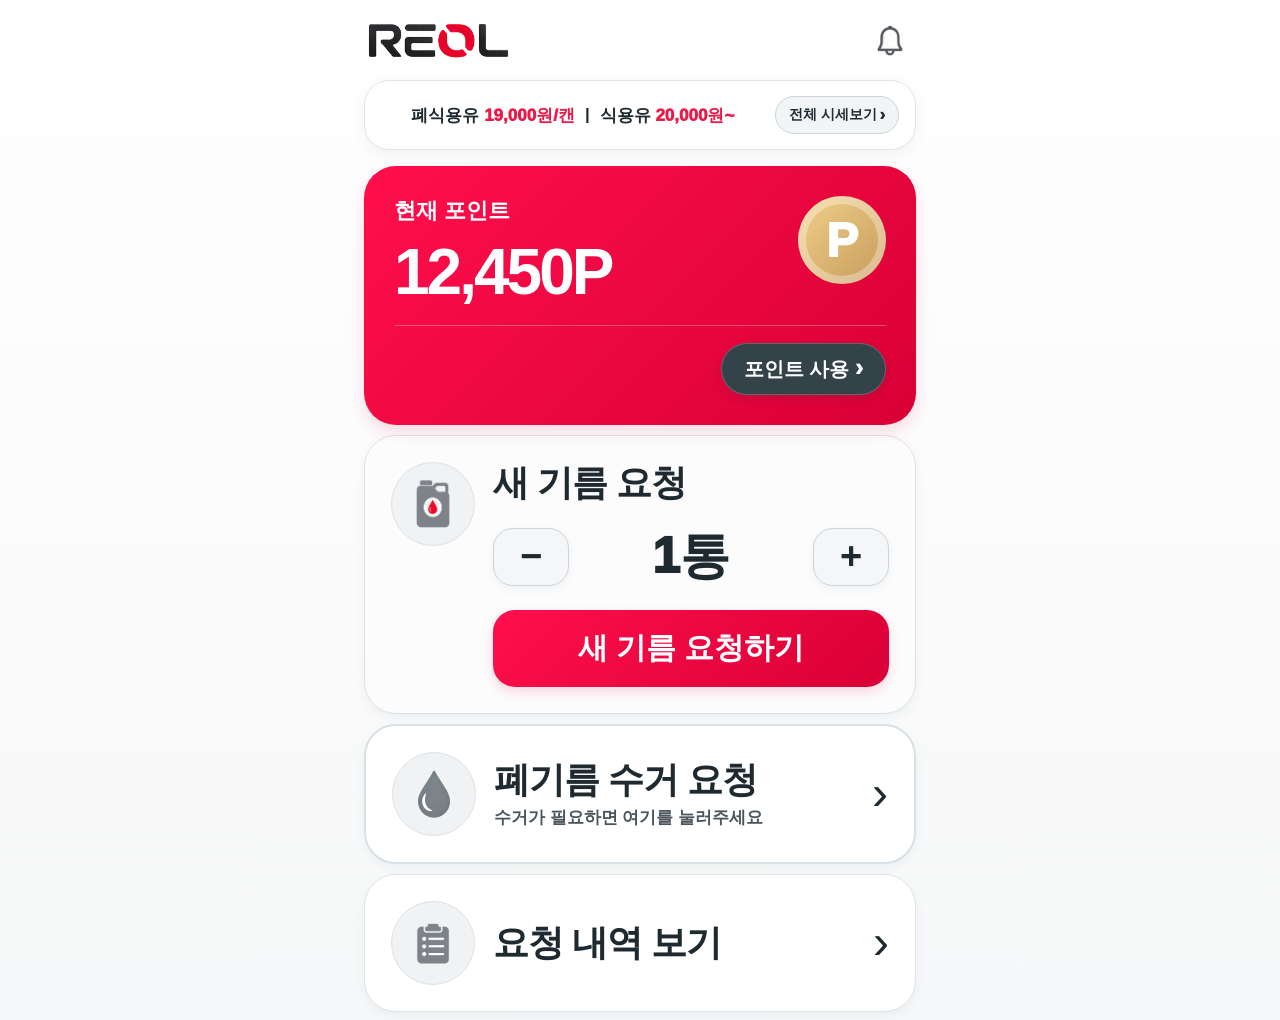
==== commit cb702ca8: "Update index.html" ====
--- a/index.html
+++ b/index.html
@@ -11,7 +11,7 @@
   <main class="app">
     <header class="header">
       <div class="logo">
-        <img src="./icons/logo3.png" alt="리올 로고" class="logo-img" />
+        <img src="./icons/logo1.png" alt="리올 로고" class="logo-img" />
       </div>
 
       <button class="bell-btn" aria-label="알림">
@@ -119,4 +119,4 @@
 
   <script src="./js/store.js"></script>
 </body>
-</html>+</html>
--- a/css/store.css
+++ b/css/store.css
@@ -456,13 +456,6 @@
   font-weight: 950;
 }
 
-.market-modal-head p {
-  margin: 5px 0 0;
-  color: var(--sub-text);
-  font-size: clamp(13px, 3.3vw, 16px);
-  font-weight: 800;
-}
-
 .market-modal-head button {
   flex-shrink: 0;
   width: clamp(38px, 9.5vw, 46px);
